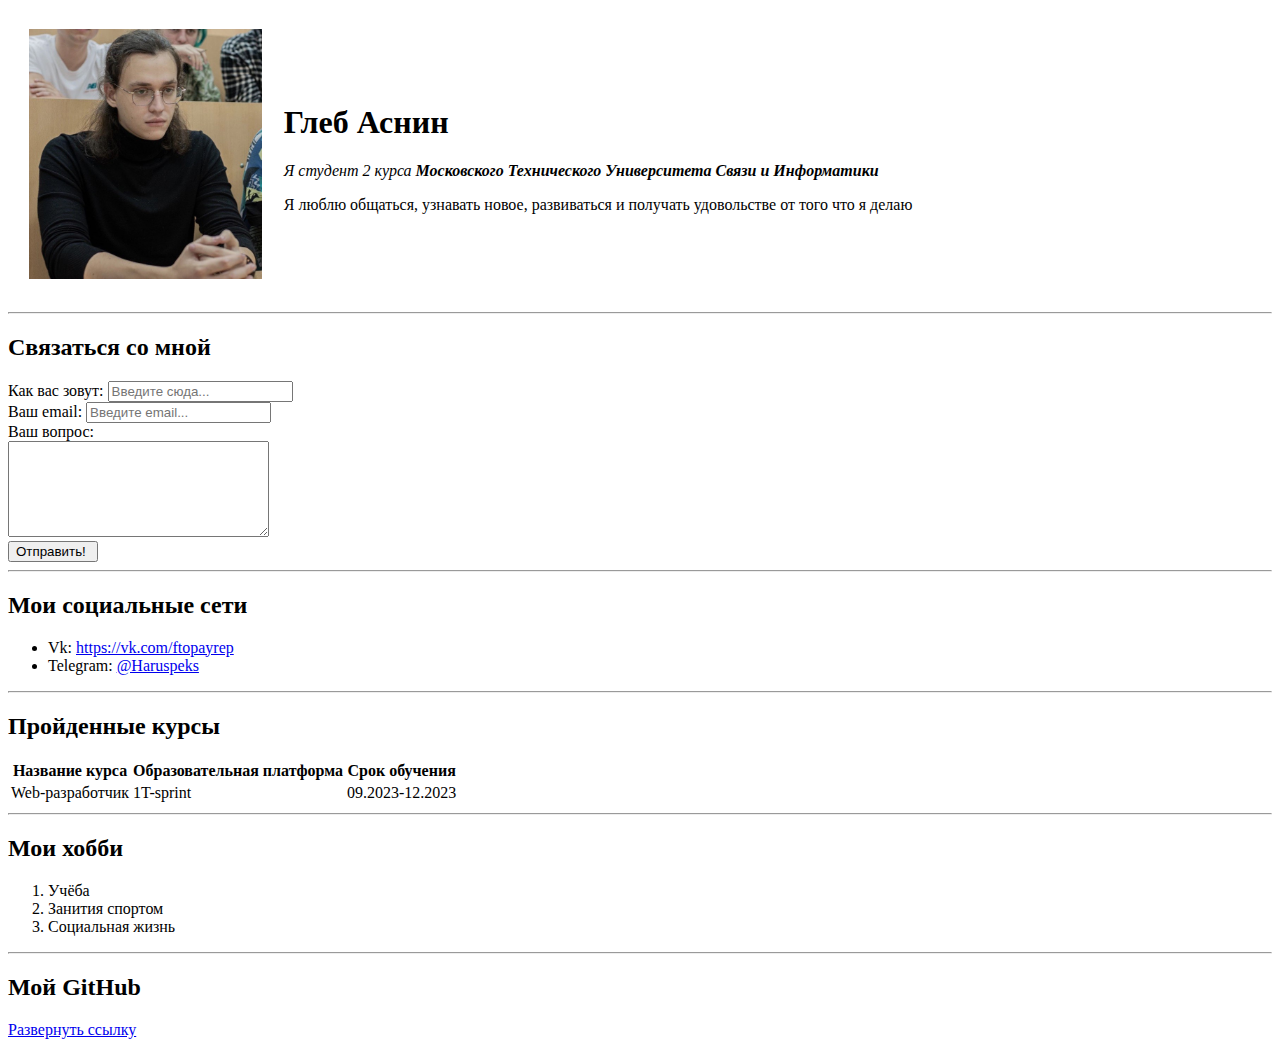
==== index.html @ 53dfbf0f "Create a repo" ====
<!DOCTYPE html>
<html lang="en">
<head>
    <meta charset="UTF-8">
    <meta name="viewport" content="width=device-width, initial-scale=1.0">
    <title>Asnin Gleb</title>
</head>
<body>
    <table cellspacing="20">
        <tr>
            <td><img src="photo_2023-09-20_11-45-20.jpg" height="250px" alt="My photo"></td>
            <td>
                <h1>Глеб Аснин</h1>
                <p><em>Я студент 2 курса <strong>Московского Технического Университета Связи и Информатики</strong></em></p>
                <p>Я люблю общаться, узнавать новое, развиваться и получать удовольстве от того что я делаю</p>
            </td>
        </tr>
    </table>
    
    <hr>
    <h2>Связаться со мной</h2>
    <form action="#">
        <label>Как вас зовут:</label>
        <input type="text" placeholder="Введите сюда...">
        <br>

        <label>Ваш email:</label>
        <input type="text" placeholder="Введите email...">
        <br>

        <label for="">Ваш вопрос:</label> 
        <br>
        <textarea name="" id="" cols="30" rows="6"></textarea>
        <br>

        <input type="submit" value="Отправить! ">
    </form>


    <hr>
    <h2>Мои социальные сети</h2>

    <ul>
        <li>
            Vk: <a href="https://vk.com/ftopayrep" target="_blank">https://vk.com/ftopayrep</a>
        </li>
        <li>
            Telegram: <a href="https://t.me/Haruspeks" target="_blank">@Haruspeks</a>
        </li>
    </ul>
    
    <hr>
    <h2>Пройденные курсы</h2>
    <table>
        <thead>
            <tr>
                <th>Название курса</th>
                <th>Образовательная платформа</th>
                <th>Срок обучения</th>
            </tr>
        </thead>
        <tbody>
            <tr>
            <td>Web-разработчик</td>
            <td>1T-sprint</td>
            <td>09.2023-12.2023</td>
            </tr>
        </tbody>
        
    </table>
    
    <hr>
    <h2>Мои хобби</h2>

    <ol>
        <li>Учёба</li>
        <li>Занития спортом</li>
        <li>Социальная жизнь</li>
    </ol>

    
    <hr>
    <h2>Мой GitHub</h2>
    <a href="GitHub.html">Развернуть ссылку</a>




</body>
</html>
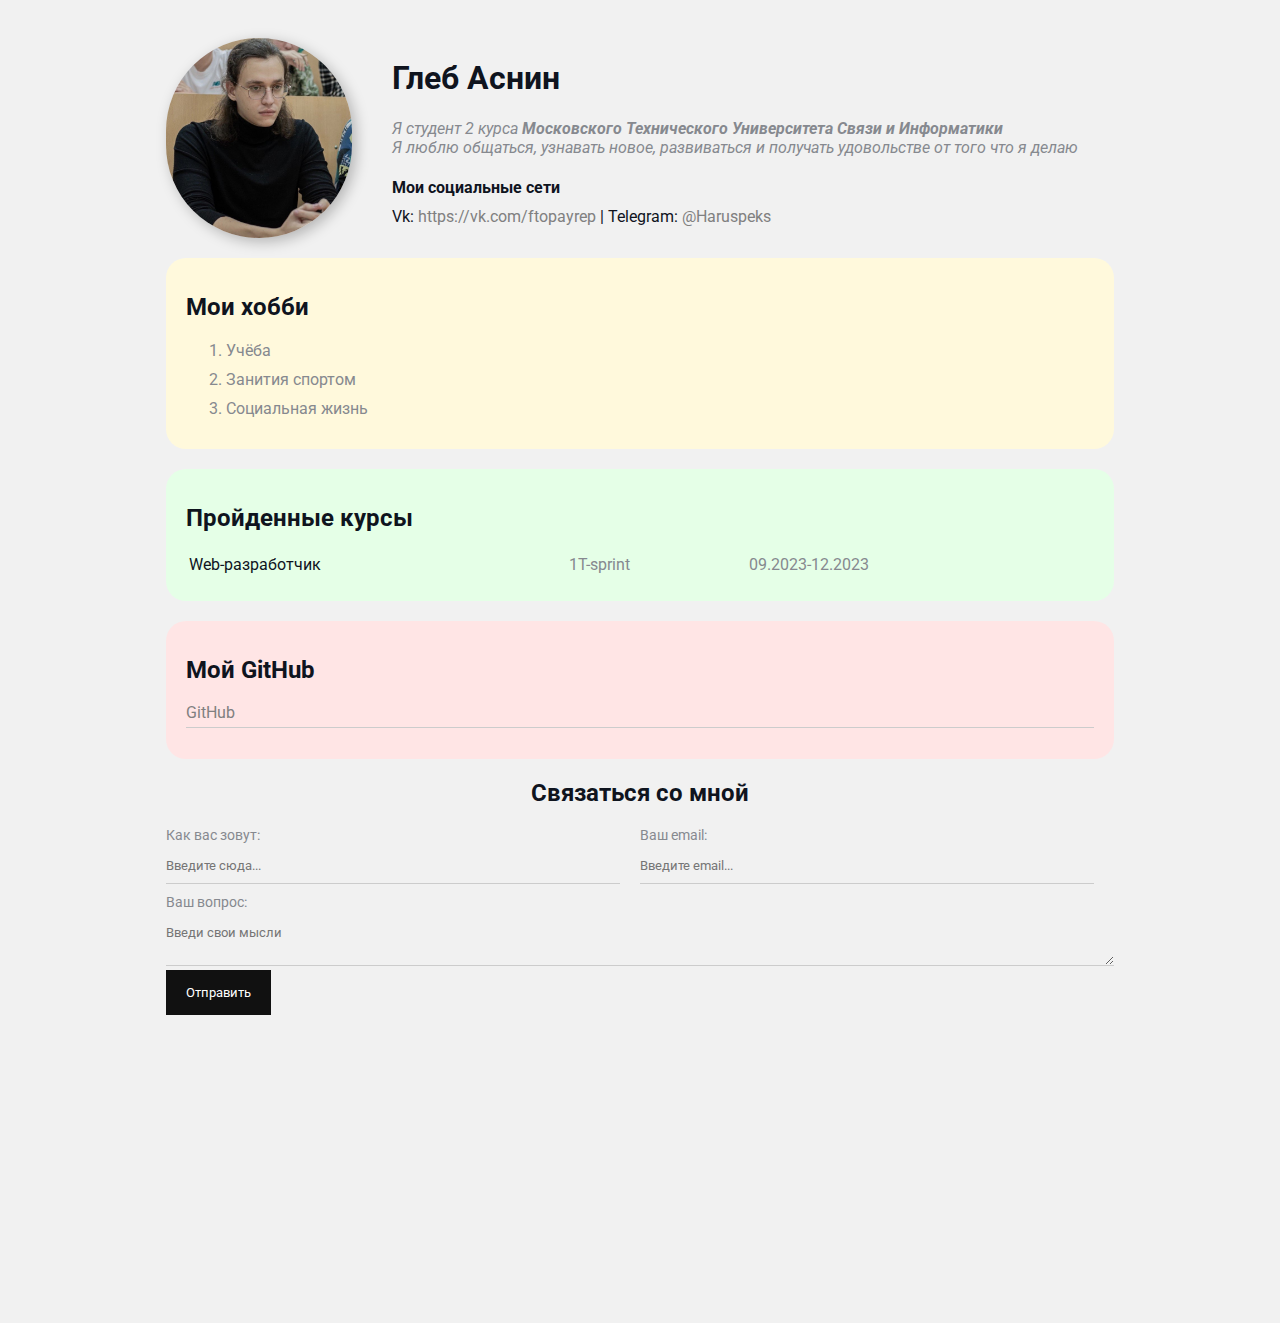
==== commit ca48abfe: "Add files via upload" ====
--- a/index.html
+++ b/index.html
@@ -4,85 +4,91 @@
     <meta charset="UTF-8">
     <meta name="viewport" content="width=device-width, initial-scale=1.0">
     <title>Asnin Gleb</title>
+    <link rel="stylesheet" href="style.css">
 </head>
 <body>
-    <table cellspacing="20">
-        <tr>
-            <td><img src="photo_2023-09-20_11-45-20.jpg" height="250px" alt="My photo"></td>
-            <td>
+
+    <div class="container">  
+        <div class="info">
+            <img src="photo_2023-09-20_11-45-20.jpg" alt="My photo" id="avatar"></td>
+
+            <div class="info-text">
                 <h1>Глеб Аснин</h1>
-                <p><em>Я студент 2 курса <strong>Московского Технического Университета Связи и Информатики</strong></em></p>
-                <p>Я люблю общаться, узнавать новое, развиваться и получать удовольстве от того что я делаю</p>
-            </td>
-        </tr>
-    </table>
-    
-    <hr>
-    <h2>Связаться со мной</h2>
-    <form action="#">
-        <label>Как вас зовут:</label>
-        <input type="text" placeholder="Введите сюда...">
-        <br>
+                <p>Я студент 2 курса <strong>Московского Технического Университета Связи и Информатики</strong></p>
+                <p>Я люблю общаться, узнавать новое, развиваться и получать удовольстве от того что я делаю</p> 
 
-        <label>Ваш email:</label>
-        <input type="text" placeholder="Введите email...">
-        <br>
+                <h4>Мои социальные сети</h4>
+                Vk: <a href="https://vk.com/ftopayrep" target="_blank" rel="noopener">https://vk.com/ftopayrep</a>
+                |
+                Telegram: <a href="https://t.me/Haruspeks" target="_blank" rel="noopener">@Haruspeks</a>                
+            </div>
 
-        <label for="">Ваш вопрос:</label> 
-        <br>
-        <textarea name="" id="" cols="30" rows="6"></textarea>
-        <br>
+        </div>
 
-        <input type="submit" value="Отправить! ">
-    </form>
+        <div class="card bg-yellow">
+            <h2>Мои хобби</h2>
+
+            <ol class="list">
+                <li>Учёба</li>
+                <li>Занития спортом</li>
+                <li>Социальная жизнь</li>
+            </ol>
+        </div>
+
+        <div class="card bg-green">
+            <h2>Пройденные курсы</h2>
+            <table class="table">
+                <tbody>
+                    <tr>
+                        <td>Web-разработчик</td>
+                        <td>1T-sprint</td>
+                        <td>09.2023-12.2023</td>
+                    </tr>
+                </tbody>
+                
+            </table>
+        </div>
+        
+        <div class="card card bg-red">
+            <h2>Мой GitHub</h2>    
+            <ul class="link-list">
+                <li>
+                    <a href="https://github.com/Are-Ave" target="_blank" rel="noopener">GitHub</a>
+                </li>
+            </ul>
+        </div>
+        
+        <div>
+            <h2 class="contact">Связаться со мной</h2>
+            <form action="#">
+                <div class="row">
+                    <div class="form-group">
+                        <label>Как вас зовут:</label>
+                        <input type="text" placeholder="Введите сюда...">
+                    </div>
+                    <div class="form-group">
+                        <label>Ваш email:</label>
+                        <input type="text" placeholder="Введите email...">
+
+                    </div>
+                </div>
+
+                <div class="form-group">
+                    <label>Ваш вопрос:</label> 
+                    <textarea cols="30" rows="2" placeholder="Введи свои мысли"></textarea>
+                </div>
+                
+                <input type="submit" value="Отправить" class="btn">   
+
+            </form>
+        </div>
+        
+        <div class="bottom">
+
+        </div>
 
 
-    <hr>
-    <h2>Мои социальные сети</h2>
-
-    <ul>
-        <li>
-            Vk: <a href="https://vk.com/ftopayrep" target="_blank">https://vk.com/ftopayrep</a>
-        </li>
-        <li>
-            Telegram: <a href="https://t.me/Haruspeks" target="_blank">@Haruspeks</a>
-        </li>
-    </ul>
-    
-    <hr>
-    <h2>Пройденные курсы</h2>
-    <table>
-        <thead>
-            <tr>
-                <th>Название курса</th>
-                <th>Образовательная платформа</th>
-                <th>Срок обучения</th>
-            </tr>
-        </thead>
-        <tbody>
-            <tr>
-            <td>Web-разработчик</td>
-            <td>1T-sprint</td>
-            <td>09.2023-12.2023</td>
-            </tr>
-        </tbody>
-        
-    </table>
-    
-    <hr>
-    <h2>Мои хобби</h2>
-
-    <ol>
-        <li>Учёба</li>
-        <li>Занития спортом</li>
-        <li>Социальная жизнь</li>
-    </ol>
-
-    
-    <hr>
-    <h2>Мой GitHub</h2>
-    <a href="GitHub.html">Развернуть ссылку</a>
-
+    </div>
 
 
 
--- a/style.css
+++ b/style.css
@@ -0,0 +1,155 @@
+@import url('https://fonts.googleapis.com/css2?family=Roboto&display=swap');
+
+/* * {
+    padding: 0;
+    margin: 0 ;
+} */
+
+body {
+    background-color: #f1f1f1;
+    color: #0f141e;
+    font-size: 16px;
+    font-weight: normal;
+    font-family: 'Roboto', sans-serif;
+}
+
+.container {
+    width: 75%;
+    margin: auto;
+    padding-top: 30px;
+}
+
+#avatar {
+    height: 200px;
+    border-radius: 100px;
+    box-shadow: 4px 4px 14px rgba(0, 0, 0, 0.25);
+}
+
+a {
+    color: gray;
+    text-decoration: none;
+}
+
+a:hover {
+    text-decoration:underline;
+    color: black    ;
+}
+
+.info {
+    margin-bottom: 20px;
+    display: flex;
+}
+
+.info p {
+    color: #86898f;
+    margin: 0;
+    font-style: italic;
+}
+
+.info-text {
+margin-left: 40px;
+}
+
+.info-text h4 {
+    margin-bottom: 10px;
+}
+
+.bg-yellow {
+    background-color: #fff9dc;
+}
+
+.bg-green {
+    background-color: #e5ffe7;
+}
+
+.bg-red {
+    background-color: #ffe5e5;
+}
+
+.card {
+    padding: 15px 20px;
+    margin-bottom: 20px;
+    border-radius:20px;
+}
+
+.info {
+    margin-bottom: 20px;
+}
+
+.list li {
+    color: #86898f;
+    margin-bottom: 10px;
+}
+
+.table {
+    width: 100%;
+}
+
+.table td {
+    padding-bottom: 10px;
+}
+
+.table td:nth-child(2),
+.table td:nth-child(3) {
+    color: #86898f
+}
+
+.link-list {
+    list-style: none;
+    padding: 0;
+}
+
+.link-list li {
+    margin-bottom: 10px;
+    padding-bottom: 5px;
+    border-bottom: 1px solid #ccc;
+}
+
+.contact {
+    text-align: center;
+}
+
+.form-group label{
+    display: block;
+    font-size: 14px;
+    color: #86898f;
+}   
+
+.form-group input, textarea {
+    box-sizing: border-box;
+    border: none;
+    background: transparent;
+    border-bottom: 1px solid #ccc;
+    width: 100%;
+    color: black;
+    padding: 15px 0 10px;
+    outline: none;
+    font-family: inherit;
+}
+
+.bottom {
+    height: 300px;
+}
+
+.row {
+    display: flex;
+    margin-bottom: 10px;
+}
+
+.row > .form-group {
+    width: 50%;
+    margin-right: 20px;
+}
+
+.btn {
+    background: #111;
+    padding: 15px 20px;
+    color: #fff;
+    font-family: inherit;
+    cursor: pointer;
+    border: none;
+}
+
+.btn:hover {
+    opacity: 0.9;
+}